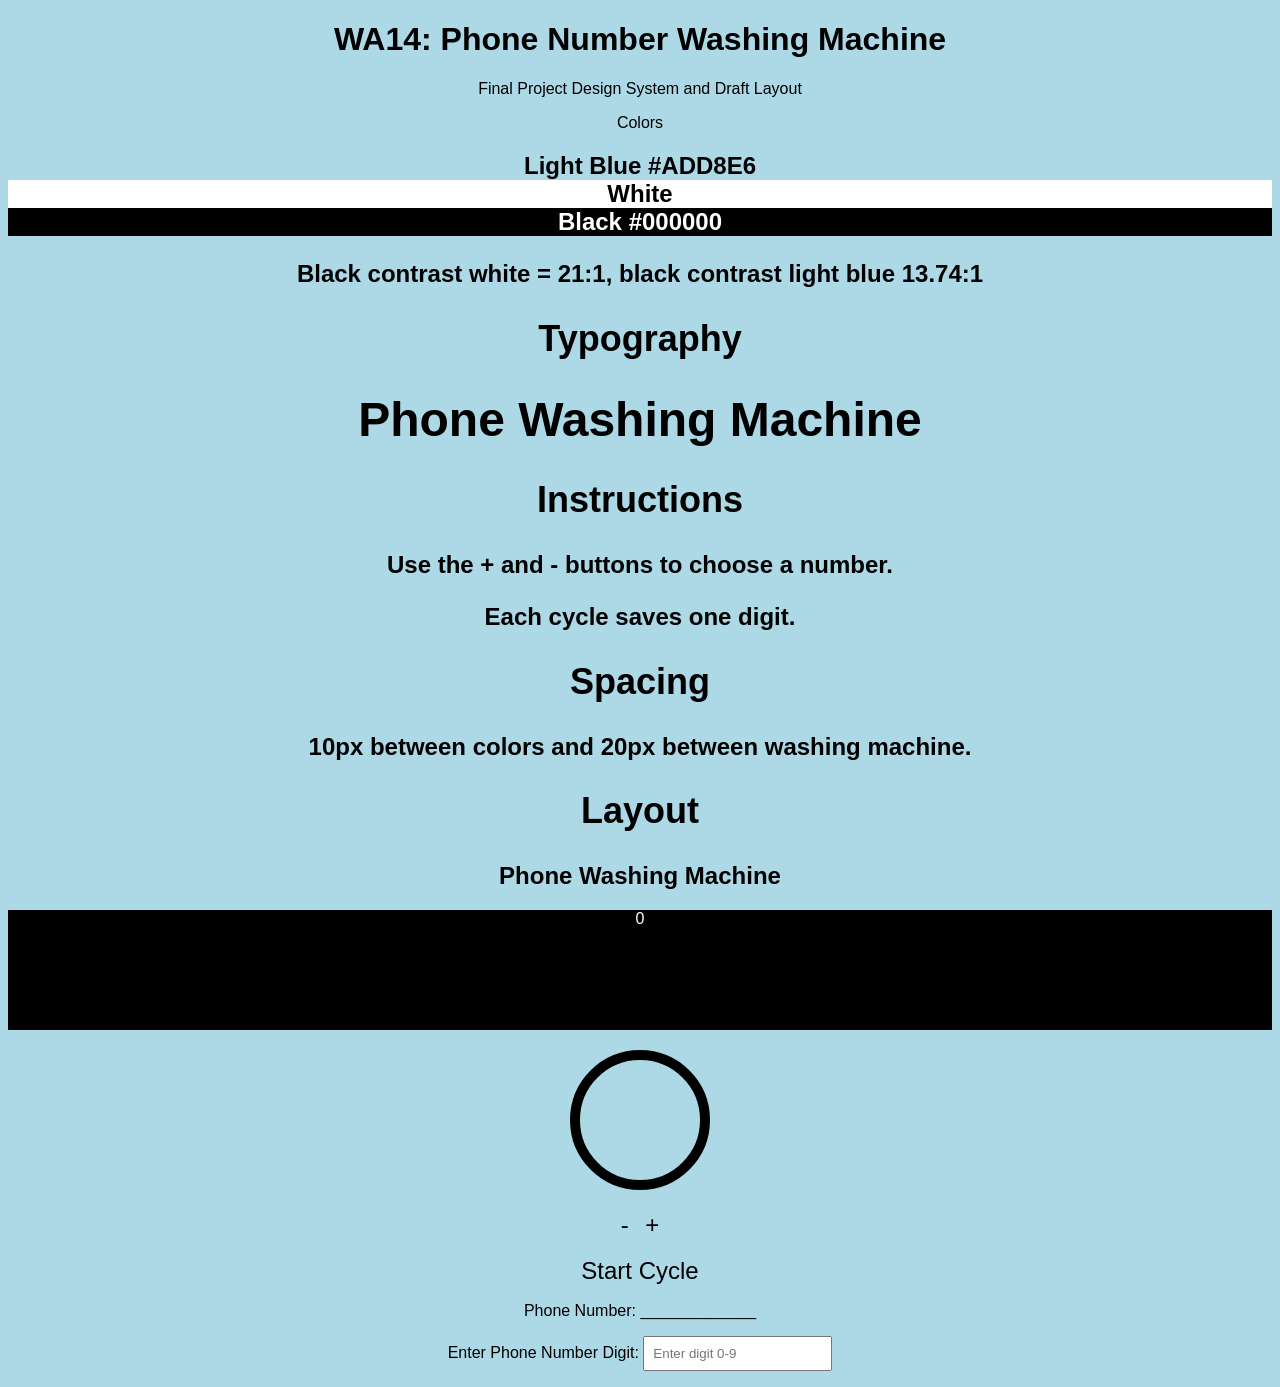
==== FinalProject/index.html @ c239e996 "wa14" ====
<!DOCTYPE html>
<html lang="en">

<head

    <meta charset="UTF-8">
    <meta name="viewport" content="width=device-width, initial-scale=1.0">
    <title>Phone Number Washing Machine</title>
    <link rel="stylesheet" href="style.css">

</head>

<body>

    <h1>WA14: Phone Number Washing Machine</h1>
    <p>Final Project Design System and Draft Layout</p>
    
</h1>Colors<h2>

    <div class="colors">
    <div class="blue background">Light Blue #ADD8E6</div>
    <div class="white machine">White <div id="FFFFFF"></div></div>
    <div class="black">Black #000000</div>

    <p>Black contrast white = 21:1, 
    black contrast light blue 13.74:1</p>

        <h2>Typography</h2>

        <h1>Phone Washing Machine</h1>
        <h2>Instructions</h2>
        <p>Use the + and - buttons to choose a number.</p>
        <p>Each cycle saves one digit.</p>

        <h2>Spacing</h2>
        <p>10px between colors and 20px between washing machine.</p>

        <h2>Layout</h2>
        
        <div class="Washer"

        <h2>Phone Washing Machine</h2>

        <div class="screen">0</div>

        <div class="door"></div>

        <button type="button">-</button>
        <button type="button">+</button>

        <p><button type="button">Start Cycle</button></p>

        </div>

        <p> Phone Number: _____________ </p>

        <p>

            <label for="digit">Enter Phone Number Digit:</label>
            <input id="digit" placeholder="Enter digit 0-9">

        </p>

</h2>

</body>
---- FinalProject/style.css ----
body {
    background:lightblue;
    font-family:Arial;
    color:black;
    text-align:center

}

.colors {
    text-align:center;
}

.square {
    display:inline-block;
    width:120 px;
    height: 120px;
}

.blue{background: lightblue;
}

.white {
    background: white;
}

.black {
    background: black;
    color: white;
}

.washer {
    background: white;
    width: 280px;
    max-width: 85%;
    padding: 20px auto;
}

.screen {
    background: black;
    color: white;
    height: 120px;
    font-size; 40px
    padding: 10px;
}


.door {
    width: 120px;
    height: 120px;
    border: 10px solid black;
    border-radius: 50%;
    margin: 20px auto;
}

button {
    background: none;
    border: none;
    color: black;
    font-size: 24px;
    cursor: pointer;
}

button:focus-visible {
    outline: 2px solid black;
}

input {
    padding: 8px;
}
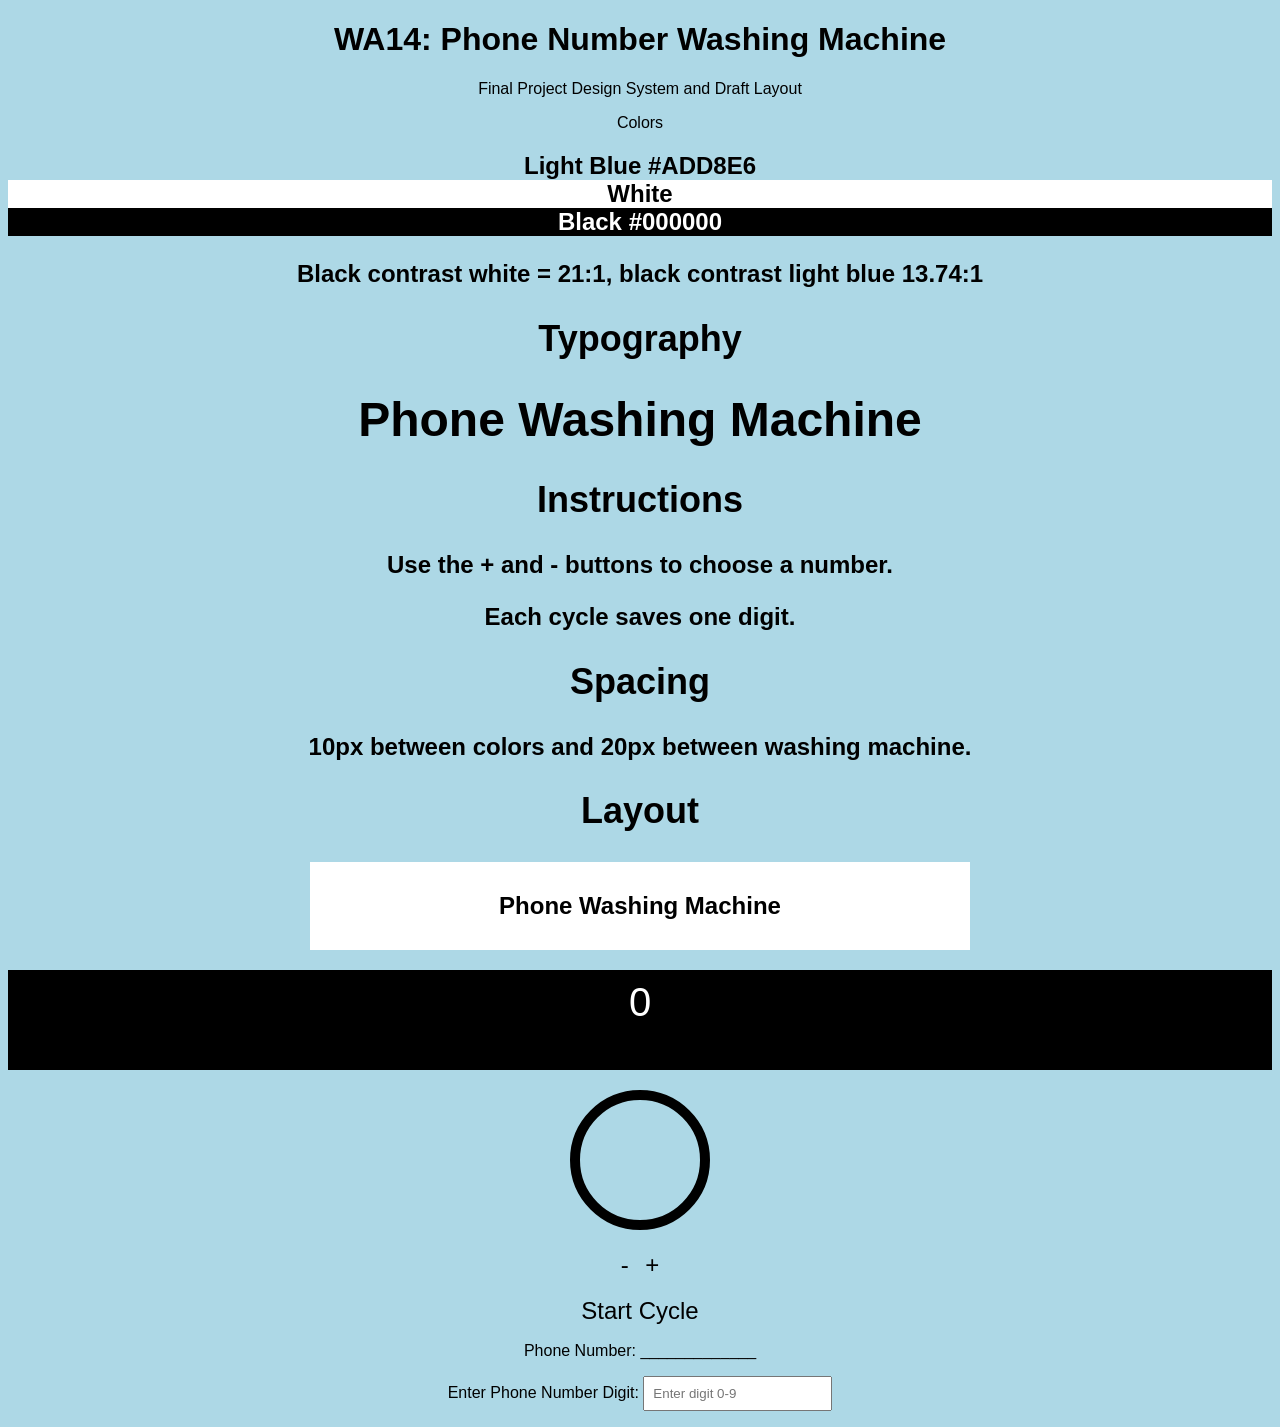
==== commit fe96a2f5: "Washing Machine Updates" ====
--- a/FinalProject/index.html
+++ b/FinalProject/index.html
@@ -37,7 +37,7 @@
 
         <h2>Layout</h2>
         
-        <div class="Washer"
+        <div class="washer"
 
         <h2>Phone Washing Machine</h2>
 
--- a/FinalProject/style.css
+++ b/FinalProject/style.css
@@ -30,16 +30,18 @@
 
 .washer {
     background: white;
-    width: 280px;
+    width: 600px;
     max-width: 85%;
-    padding: 20px auto;
+    padding: 30px;
+    margin: 20px auto;
+
 }
 
 .screen {
     background: black;
     color: white;
-    height: 120px;
-    font-size; 40px
+    height: 80px;
+    font-size: 40px;
     padding: 10px;
 }
 
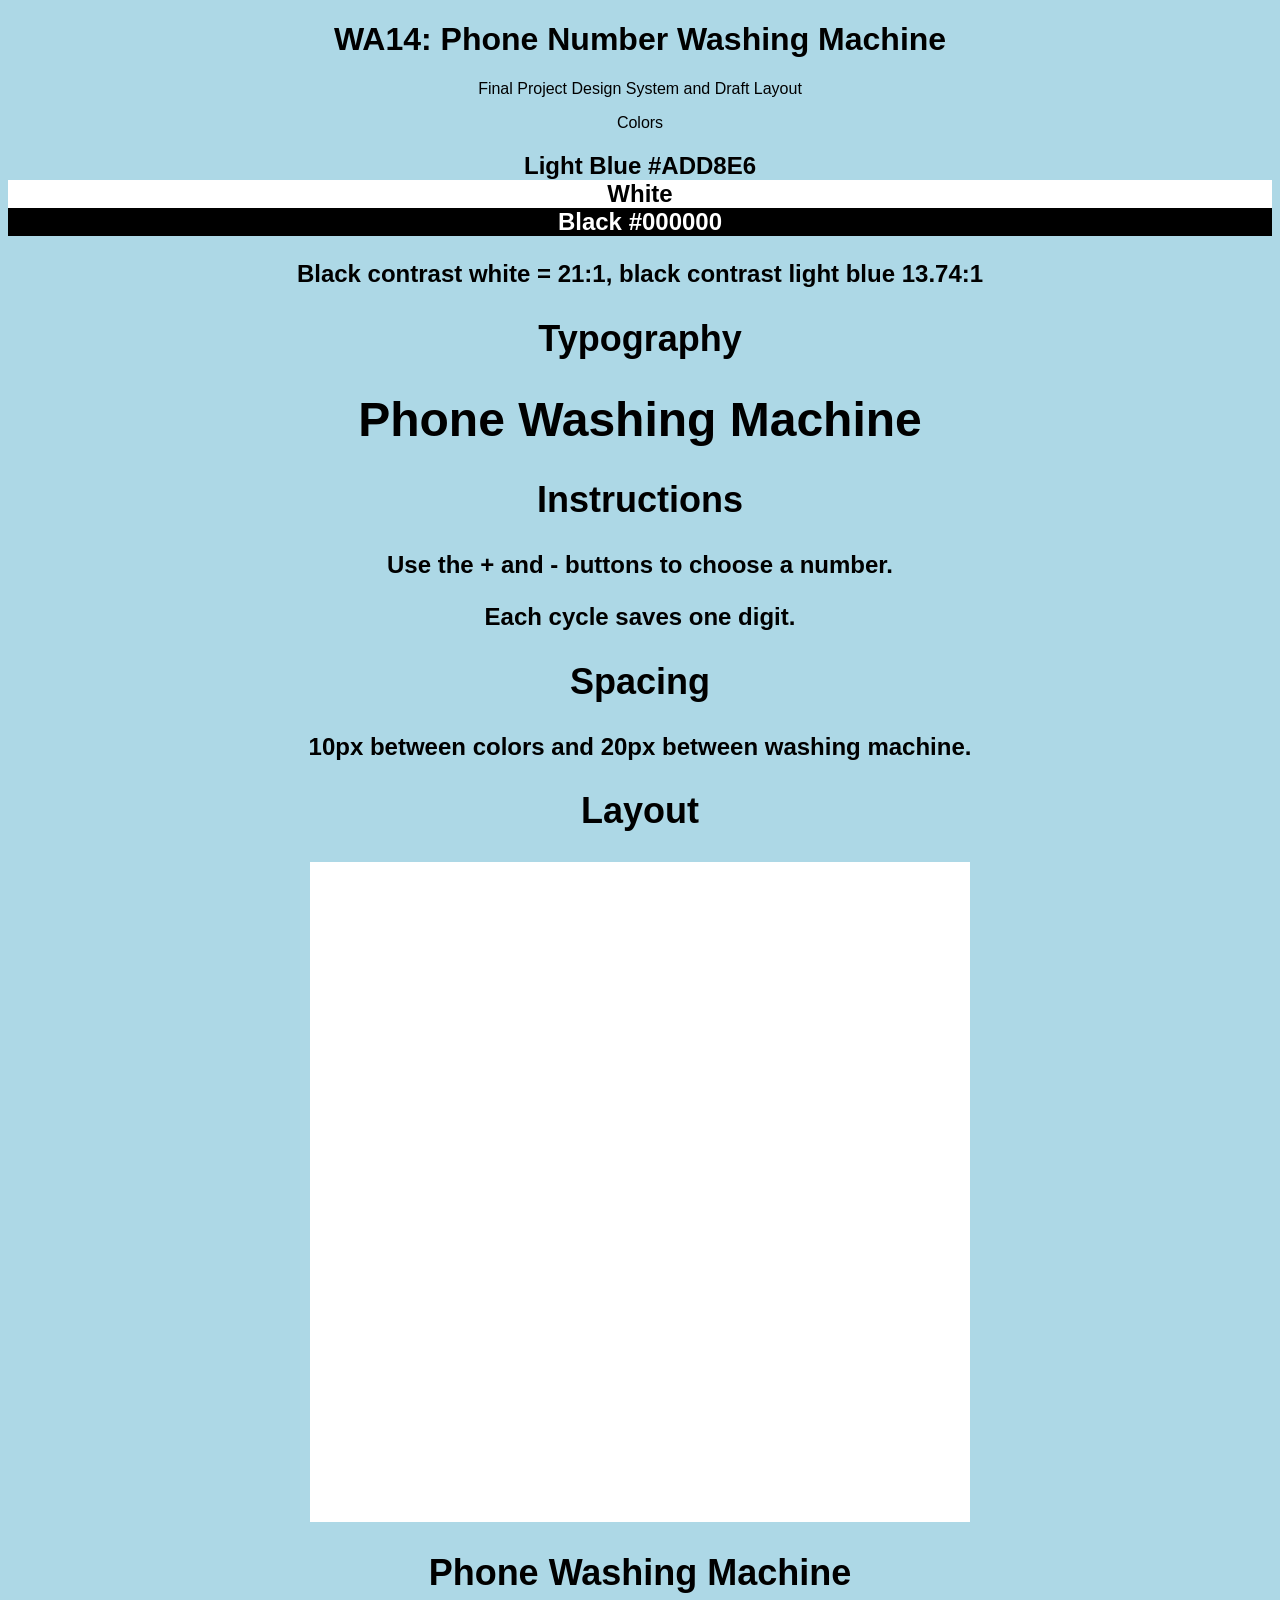
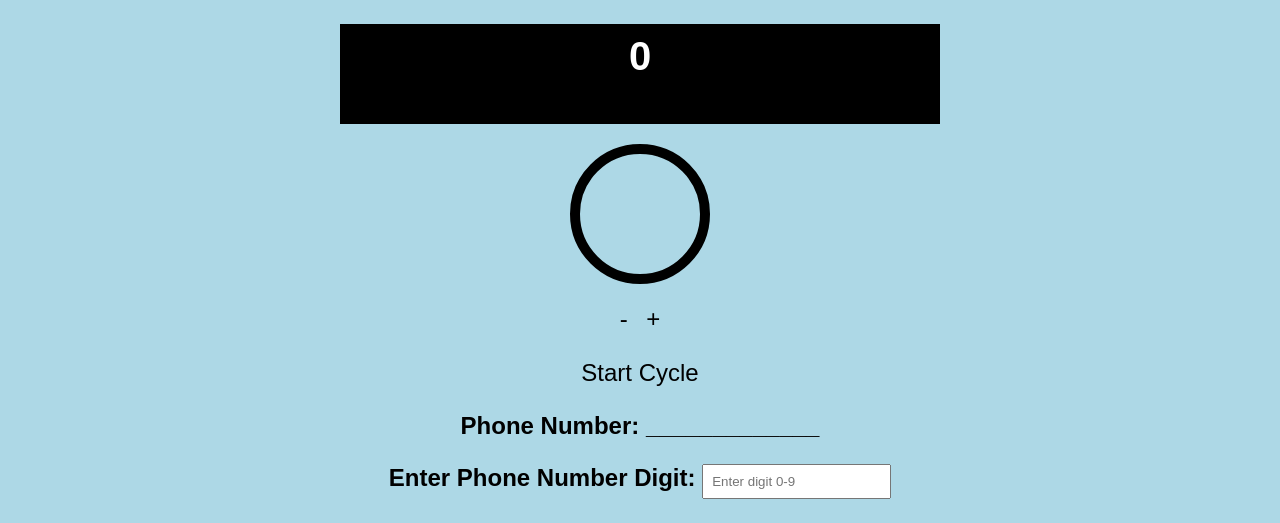
==== commit 131fb62d: "washing machiine screen changes" ====
--- a/FinalProject/index.html
+++ b/FinalProject/index.html
@@ -37,7 +37,7 @@
 
         <h2>Layout</h2>
         
-        <div class="washer"
+        <div class="washer"></div>
 
         <h2>Phone Washing Machine</h2>
 
--- a/FinalProject/style.css
+++ b/FinalProject/style.css
@@ -31,7 +31,7 @@
 .washer {
     background: white;
     width: 600px;
-    max-width: 85%;
+    height: 600px;
     padding: 30px;
     margin: 20px auto;
 
@@ -40,6 +40,8 @@
 .screen {
     background: black;
     color: white;
+    width: 580px;
+    margin: 0 auto;
     height: 80px;
     font-size: 40px;
     padding: 10px;
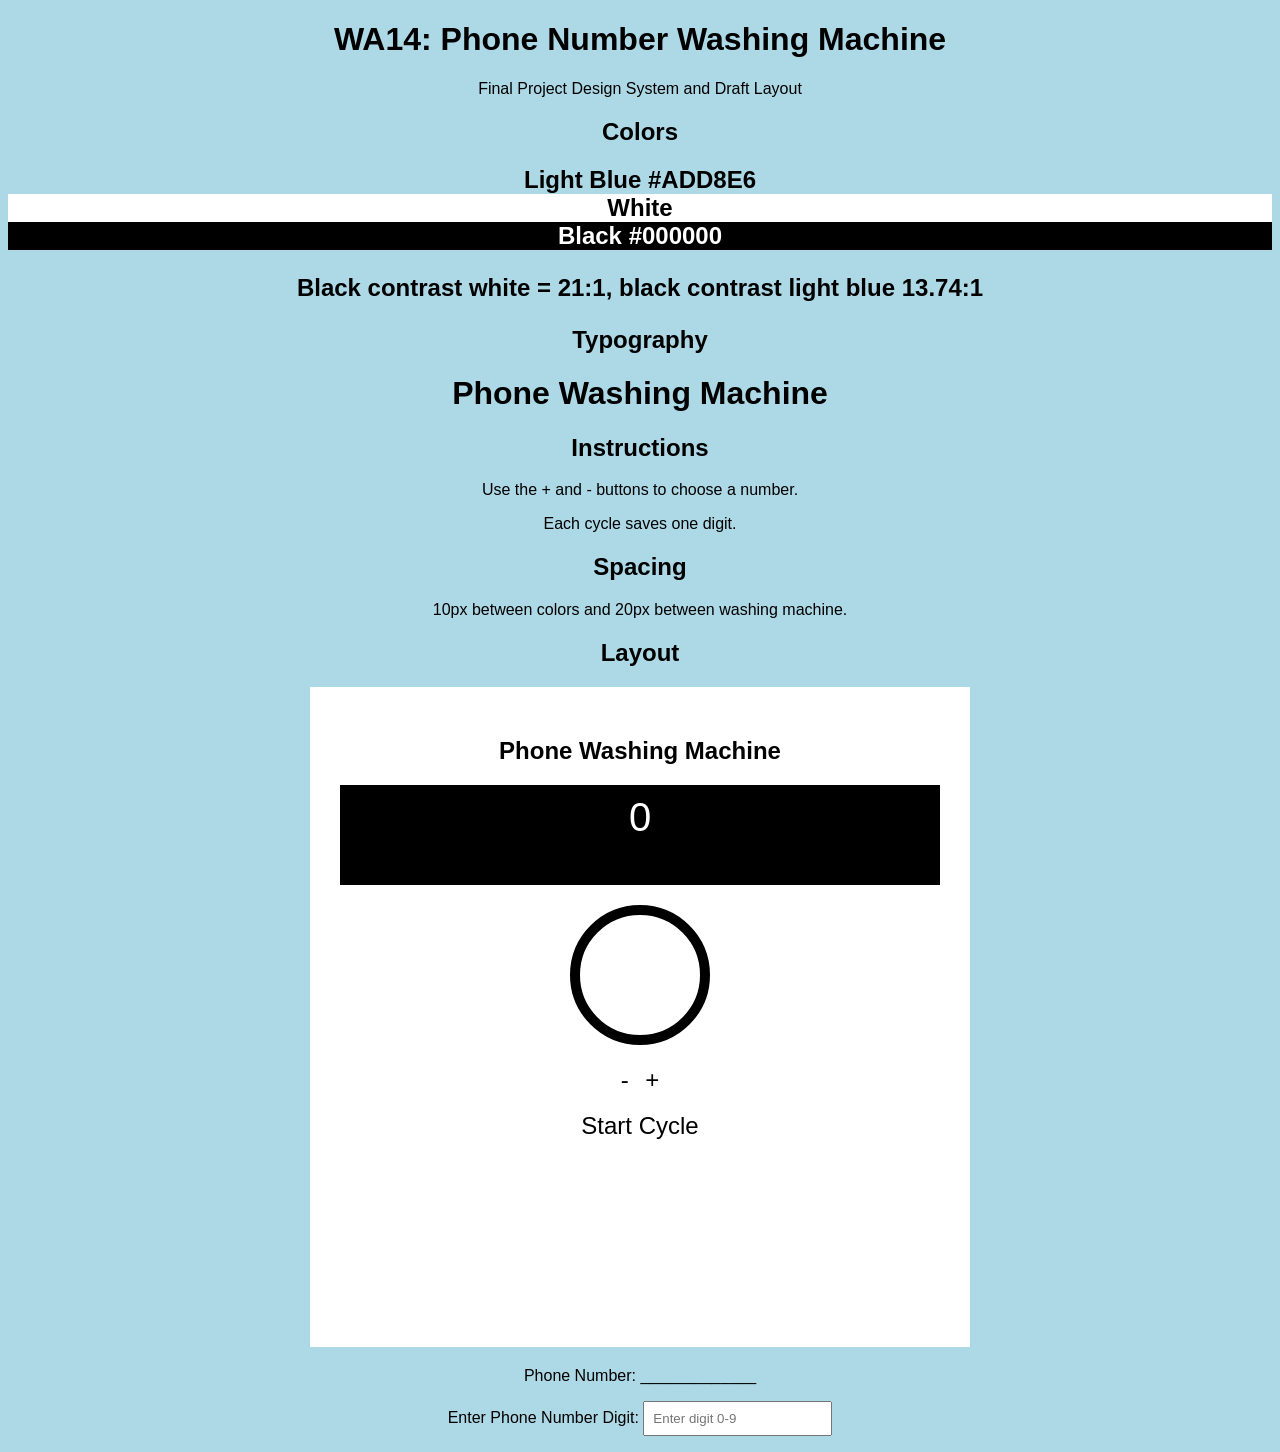
==== commit 99ee13e8: "Washing Machine Adjustments" ====
--- a/FinalProject/index.html
+++ b/FinalProject/index.html
@@ -15,7 +15,7 @@
     <h1>WA14: Phone Number Washing Machine</h1>
     <p>Final Project Design System and Draft Layout</p>
     
-</h1>Colors<h2>
+<h2>Colors<h2>
 
     <div class="colors">
     <div class="blue background">Light Blue #ADD8E6</div>
@@ -25,6 +25,7 @@
     <p>Black contrast white = 21:1, 
     black contrast light blue 13.74:1</p>
 
+    </div>
         <h2>Typography</h2>
 
         <h1>Phone Washing Machine</h1>
@@ -37,7 +38,7 @@
 
         <h2>Layout</h2>
         
-        <div class="washer"></div>
+        <div class="washer">
 
         <h2>Phone Washing Machine</h2>
 
@@ -61,6 +62,4 @@
 
         </p>
 
-</h2>
-
 </body>
--- a/FinalProject/style.css
+++ b/FinalProject/style.css
@@ -2,7 +2,7 @@
     background:lightblue;
     font-family:Arial;
     color:black;
-    text-align:center
+    text-align:center;
 
 }
 
@@ -12,7 +12,7 @@
 
 .square {
     display:inline-block;
-    width:120 px;
+    width: 120px;
     height: 120px;
 }
 
